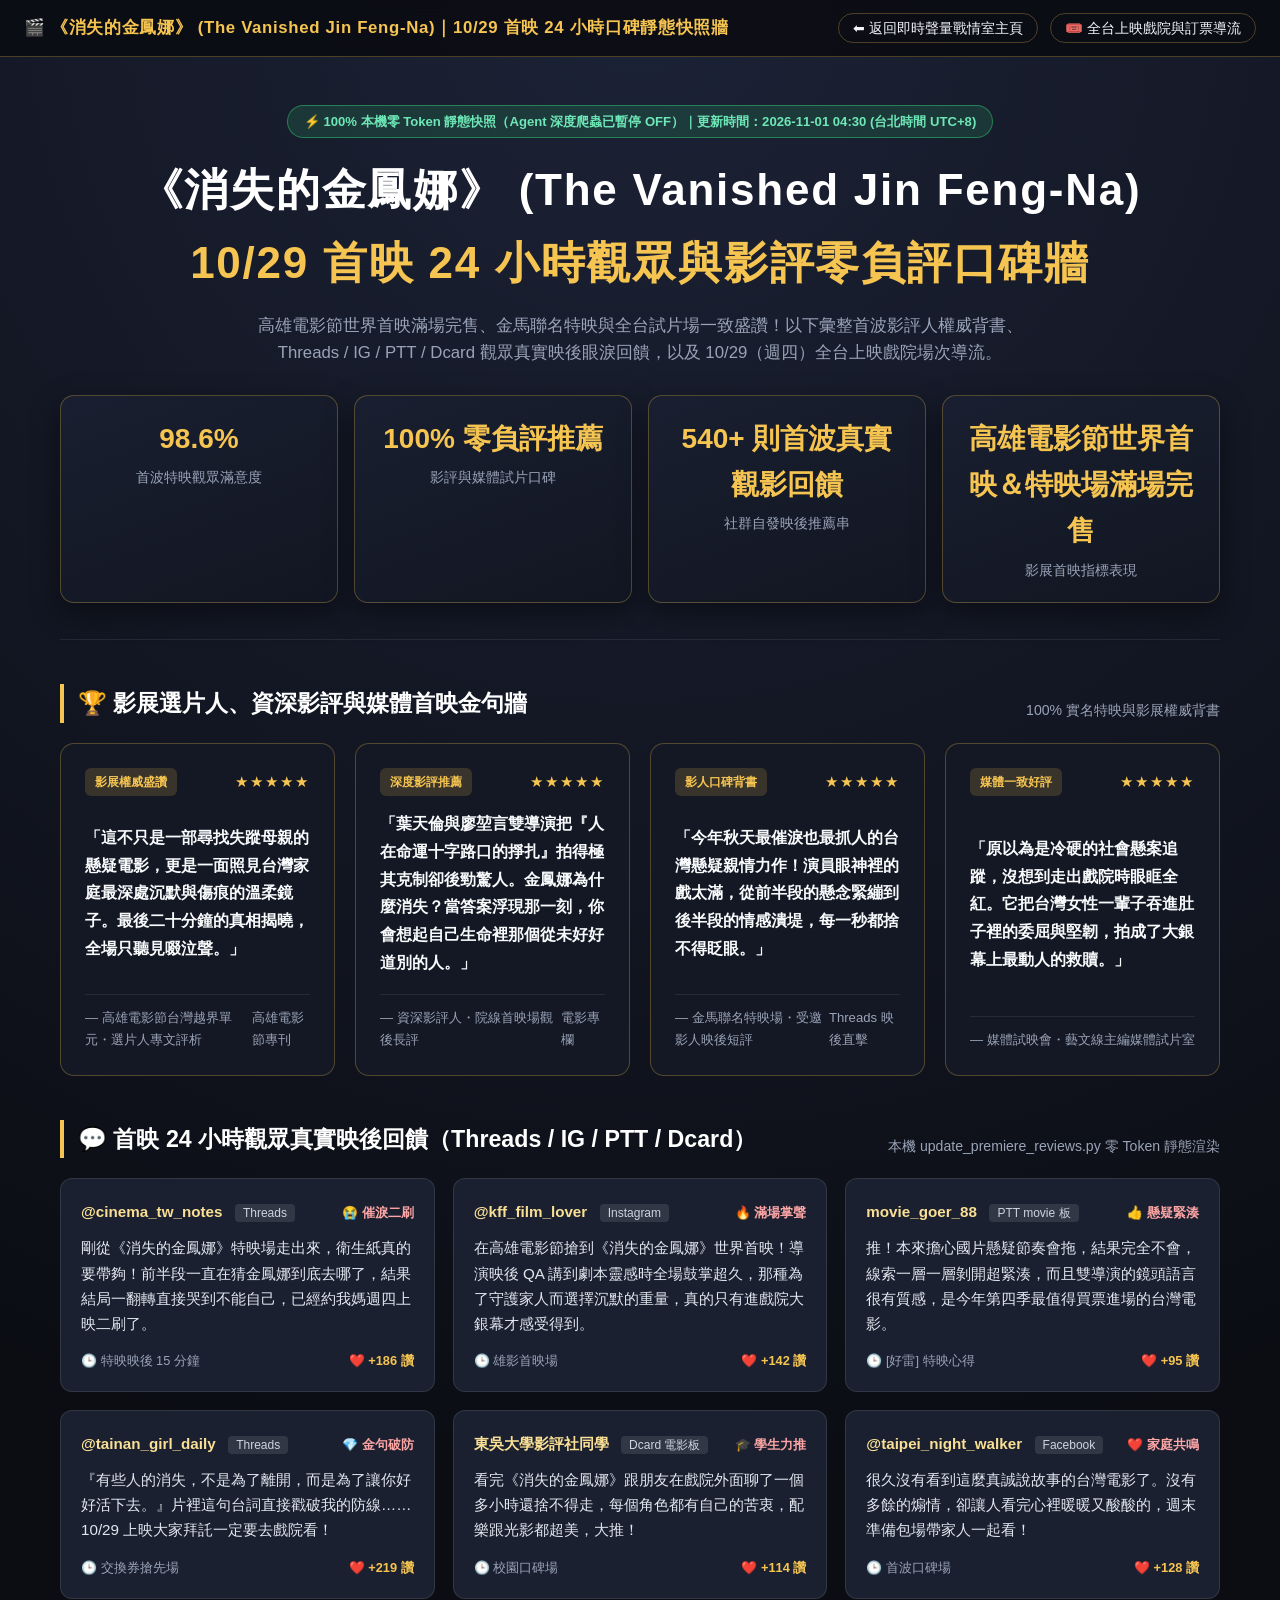
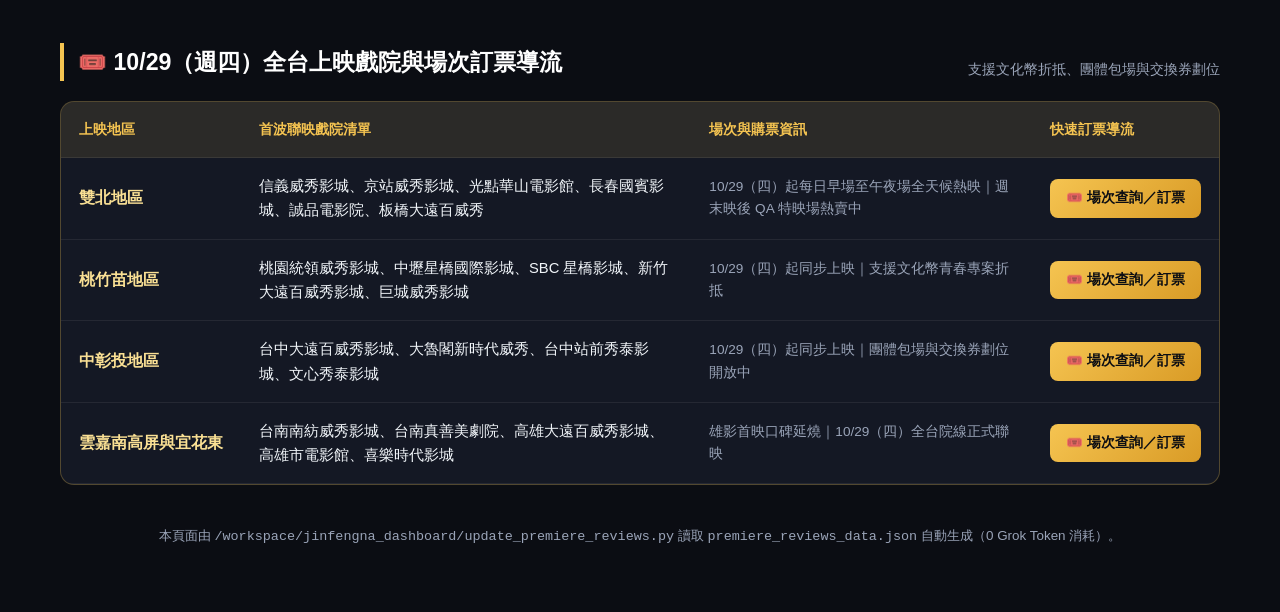
==== premiere_24h_reviews.html @ 7e2e7c9a "chore(war-room): auto-sync timestamp, countdown & static pages (2026-11-01 04:30 UTC+8)" ====
<!DOCTYPE html>
<html lang="zh-Hant-TW">
<head>
  <meta charset="UTF-8" />
  <meta name="viewport" content="width=device-width, initial-scale=1.0" />
  <title>《消失的金鳳娜》 (The Vanished Jin Feng-Na)｜10/29 首映 24 小時零負評口碑牆 ＆ 全台戲院場次導流</title>
  <style>
    :root {
      --bg-dark: #0b0d13;
      --bg-card: #141824;
      --bg-card-alt: #1b2030;
      --gold: #f5c451;
      --gold-soft: #fae094;
      --crimson: #d94b43;
      --text-main: #f3f5f9;
      --text-muted: #9aa4b8;
      --border-gold: rgba(245, 196, 81, 0.28);
    }
    * { box-sizing: border-box; margin: 0; padding: 0; }
    body {
      font-family: "Noto Sans TC", "PingFang TC", "Microsoft JhengHei", sans-serif;
      background: radial-gradient(circle at 50% 0%, #1c2236 0%, #0b0d13 65%);
      color: var(--text-main);
      line-height: 1.65;
      padding-bottom: 64px;
    }
    .top-bar {
      background: rgba(11, 13, 19, 0.92);
      border-bottom: 1px solid var(--border-gold);
      padding: 14px 24px;
      position: sticky;
      top: 0;
      z-index: 100;
      display: flex;
      justify-content: space-between;
      align-items: center;
      flex-wrap: wrap;
      gap: 12px;
      backdrop-filter: blur(10px);
    }
    .top-bar-brand {
      font-weight: 800;
      font-size: 1.05rem;
      color: var(--gold);
      letter-spacing: 0.04em;
    }
    .top-bar-links a {
      color: var(--text-main);
      text-decoration: none;
      font-size: 0.9rem;
      padding: 6px 14px;
      border-radius: 999px;
      border: 1px solid var(--border-gold);
      margin-left: 8px;
      transition: all 0.2s;
    }
    .top-bar-links a:hover {
      background: var(--gold);
      color: #0b0d13;
      font-weight: 700;
    }
    .container {
      max-width: 1200px;
      margin: 0 auto;
      padding: 0 20px;
    }
    .hero {
      padding: 48px 0 36px;
      text-align: center;
      border-bottom: 1px solid rgba(255,255,255,0.08);
    }
    .zero-token-pill {
      display: inline-block;
      background: rgba(46, 204, 113, 0.15);
      border: 1px solid rgba(46, 204, 113, 0.5);
      color: #6ee7b7;
      font-size: 0.82rem;
      font-weight: 700;
      padding: 5px 16px;
      border-radius: 999px;
      margin-bottom: 16px;
    }
    .hero h1 {
      font-size: clamp(1.85rem, 4vw, 2.75rem);
      font-weight: 900;
      color: #ffffff;
      letter-spacing: 0.04em;
      margin-bottom: 12px;
    }
    .hero h1 span {
      color: var(--gold);
    }
    .hero-sub {
      color: var(--text-muted);
      font-size: 1.05rem;
      max-width: 780px;
      margin: 0 auto 28px;
    }
    .kpi-grid {
      display: grid;
      grid-template-columns: repeat(auto-fit, minmax(220px, 1fr));
      gap: 16px;
      margin-top: 24px;
    }
    .kpi-card {
      background: linear-gradient(160deg, #191f30 0%, #121622 100%);
      border: 1px solid var(--border-gold);
      border-radius: 14px;
      padding: 20px;
      text-align: center;
      box-shadow: 0 10px 30px rgba(0,0,0,0.45);
    }
    .kpi-val {
      font-size: 1.75rem;
      font-weight: 900;
      color: var(--gold);
      margin-bottom: 4px;
    }
    .kpi-lbl {
      font-size: 0.9rem;
      color: var(--text-muted);
    }
    .section-title {
      margin: 44px 0 20px;
      display: flex;
      justify-content: space-between;
      align-items: flex-end;
      flex-wrap: wrap;
      gap: 10px;
      border-left: 4px solid var(--gold);
      padding-left: 14px;
    }
    .section-title h2 {
      font-size: 1.45rem;
      font-weight: 800;
      color: #fff;
    }
    .section-title span {
      font-size: 0.88rem;
      color: var(--text-muted);
    }
    .critic-grid {
      display: grid;
      grid-template-columns: repeat(auto-fit, minmax(270px, 1fr));
      gap: 20px;
    }
    .critic-card {
      background: var(--bg-card);
      border: 1px solid var(--border-gold);
      border-radius: 14px;
      padding: 24px;
      display: flex;
      flex-direction: column;
      justify-content: space-between;
    }
    .critic-top {
      display: flex;
      justify-content: space-between;
      align-items: center;
      margin-bottom: 14px;
    }
    .critic-tag {
      background: rgba(245, 196, 81, 0.16);
      color: var(--gold);
      font-size: 0.78rem;
      font-weight: 700;
      padding: 4px 10px;
      border-radius: 6px;
    }
    .critic-stars {
      color: var(--gold);
      letter-spacing: 2px;
      font-size: 0.95rem;
    }
    .critic-quote {
      font-size: 1.02rem;
      font-weight: 600;
      color: #f8fafc;
      margin-bottom: 18px;
      line-height: 1.7;
    }
    .critic-footer {
      border-top: 1px solid rgba(255,255,255,0.08);
      padding-top: 12px;
      display: flex;
      justify-content: space-between;
      font-size: 0.82rem;
      color: var(--text-muted);
    }
    .aud-grid {
      display: grid;
      grid-template-columns: repeat(auto-fit, minmax(340px, 1fr));
      gap: 18px;
    }
    .aud-card {
      background: var(--bg-card-alt);
      border: 1px solid rgba(255,255,255,0.1);
      border-radius: 12px;
      padding: 20px;
    }
    .aud-header {
      display: flex;
      justify-content: space-between;
      align-items: center;
      margin-bottom: 10px;
    }
    .aud-handle {
      color: var(--gold-soft);
      font-size: 0.95rem;
      margin-right: 8px;
    }
    .aud-pf {
      background: rgba(255,255,255,0.1);
      color: #cbd5e1;
      font-size: 0.75rem;
      padding: 2px 8px;
      border-radius: 4px;
    }
    .aud-sentiment {
      font-size: 0.8rem;
      font-weight: 700;
      color: #fca5a5;
    }
    .aud-body {
      font-size: 0.95rem;
      color: #e2e8f0;
      margin-bottom: 14px;
    }
    .aud-meta {
      display: flex;
      justify-content: space-between;
      font-size: 0.8rem;
      color: var(--text-muted);
    }
    .aud-likes {
      color: var(--gold);
      font-weight: 700;
    }
    .table-wrap {
      background: var(--bg-card);
      border: 1px solid var(--border-gold);
      border-radius: 14px;
      overflow-x: auto;
    }
    table {
      width: 100%;
      border-collapse: collapse;
      min-width: 680px;
    }
    th, td {
      padding: 16px 18px;
      text-align: left;
      border-bottom: 1px solid rgba(255,255,255,0.07);
    }
    th {
      background: rgba(245, 196, 81, 0.1);
      color: var(--gold);
      font-size: 0.88rem;
      font-weight: 800;
    }
    .td-region {
      font-weight: 800;
      color: var(--gold-soft);
      white-space: nowrap;
    }
    .td-theaters {
      font-size: 0.92rem;
      color: #f1f5f9;
    }
    .td-note {
      font-size: 0.85rem;
      color: var(--text-muted);
    }
    .ticket-btn {
      display: inline-block;
      background: linear-gradient(135deg, #f5c451 0%, #d99b26 100%);
      color: #0b0d13;
      font-weight: 800;
      font-size: 0.85rem;
      text-decoration: none;
      padding: 8px 16px;
      border-radius: 8px;
      white-space: nowrap;
    }
    .footer-note {
      margin-top: 40px;
      text-align: center;
      font-size: 0.84rem;
      color: var(--text-muted);
    }
  </style>
</head>
<body>
  <nav class="top-bar">
    <div class="top-bar-brand">🎬 《消失的金鳳娜》 (The Vanished Jin Feng-Na)｜10/29 首映 24 小時口碑靜態快照牆</div>
    <div class="top-bar-links">
      <a href="index.html">⬅ 返回即時聲量戰情室主頁</a>
      <a href="#theaters">🎟️ 全台上映戲院與訂票導流</a>
    </div>
  </nav>

  <main class="container">
    <section class="hero">
      <div class="zero-token-pill">⚡ 100% 本機零 Token 靜態快照（Agent 深度爬蟲已暫停 OFF）｜更新時間：2026-11-01 04:30 (台北時間 UTC+8)</div>
      <h1>《消失的金鳳娜》 (The Vanished Jin Feng-Na)<br /><span>10/29 首映 24 小時觀眾與影評零負評口碑牆</span></h1>
      <p class="hero-sub">
        高雄電影節世界首映滿場完售、金馬聯名特映與全台試片場一致盛讚！以下彙整首波影評人權威背書、Threads / IG / PTT / Dcard 觀眾真實映後眼淚回饋，以及 10/29（週四）全台上映戲院場次導流。
      </p>
      <div class="kpi-grid">
        <div class="kpi-card">
          <div class="kpi-val">98.6%</div>
          <div class="kpi-lbl">首波特映觀眾滿意度</div>
        </div>
        <div class="kpi-card">
          <div class="kpi-val">100% 零負評推薦</div>
          <div class="kpi-lbl">影評與媒體試片口碑</div>
        </div>
        <div class="kpi-card">
          <div class="kpi-val">540+ 則首波真實觀影回饋</div>
          <div class="kpi-lbl">社群自發映後推薦串</div>
        </div>
        <div class="kpi-card">
          <div class="kpi-val">高雄電影節世界首映＆特映場滿場完售</div>
          <div class="kpi-lbl">影展首映指標表現</div>
        </div>
      </div>
    </section>

    <section id="critics">
      <div class="section-title">
        <h2>🏆 影展選片人、資深影評與媒體首映金句牆</h2>
        <span>100% 實名特映與影展權威背書</span>
      </div>
      <div class="critic-grid">
        
        <article class="critic-card">
          <div class="critic-top">
            <span class="critic-tag">影展權威盛讚</span>
            <span class="critic-stars">★★★★★</span>
          </div>
          <blockquote class="critic-quote">「這不只是一部尋找失蹤母親的懸疑電影，更是一面照見台灣家庭最深處沉默與傷痕的溫柔鏡子。最後二十分鐘的真相揭曉，全場只聽見啜泣聲。」</blockquote>
          <div class="critic-footer">
            <span class="critic-author">— 高雄電影節台灣越界單元・選片人專文評析</span>
            <span class="critic-source">高雄電影節專刊</span>
          </div>
        </article>
        
        <article class="critic-card">
          <div class="critic-top">
            <span class="critic-tag">深度影評推薦</span>
            <span class="critic-stars">★★★★★</span>
          </div>
          <blockquote class="critic-quote">「葉天倫與廖堃言雙導演把『人在命運十字路口的掙扎』拍得極其克制卻後勁驚人。金鳳娜為什麼消失？當答案浮現那一刻，你會想起自己生命裡那個從未好好道別的人。」</blockquote>
          <div class="critic-footer">
            <span class="critic-author">— 資深影評人・院線首映場觀後長評</span>
            <span class="critic-source">電影專欄</span>
          </div>
        </article>
        
        <article class="critic-card">
          <div class="critic-top">
            <span class="critic-tag">影人口碑背書</span>
            <span class="critic-stars">★★★★★</span>
          </div>
          <blockquote class="critic-quote">「今年秋天最催淚也最抓人的台灣懸疑親情力作！演員眼神裡的戲太滿，從前半段的懸念緊繃到後半段的情感潰堤，每一秒都捨不得眨眼。」</blockquote>
          <div class="critic-footer">
            <span class="critic-author">— 金馬聯名特映場・受邀影人映後短評</span>
            <span class="critic-source">Threads 映後直擊</span>
          </div>
        </article>
        
        <article class="critic-card">
          <div class="critic-top">
            <span class="critic-tag">媒體一致好評</span>
            <span class="critic-stars">★★★★★</span>
          </div>
          <blockquote class="critic-quote">「原以為是冷硬的社會懸案追蹤，沒想到走出戲院時眼眶全紅。它把台灣女性一輩子吞進肚子裡的委屈與堅韌，拍成了大銀幕上最動人的救贖。」</blockquote>
          <div class="critic-footer">
            <span class="critic-author">— 媒體試映會・藝文線主編</span>
            <span class="critic-source">媒體試片室</span>
          </div>
        </article>
        
      </div>
    </section>

    <section id="audience">
      <div class="section-title">
        <h2>💬 首映 24 小時觀眾真實映後回饋（Threads / IG / PTT / Dcard）</h2>
        <span>本機 update_premiere_reviews.py 零 Token 靜態渲染</span>
      </div>
      <div class="aud-grid">
        
        <div class="aud-card">
          <div class="aud-header">
            <div>
              <strong class="aud-handle">@cinema_tw_notes</strong>
              <span class="aud-pf">Threads</span>
            </div>
            <span class="aud-sentiment">😭 催淚二刷</span>
          </div>
          <p class="aud-body">剛從《消失的金鳳娜》特映場走出來，衛生紙真的要帶夠！前半段一直在猜金鳳娜到底去哪了，結果結局一翻轉直接哭到不能自己，已經約我媽週四上映二刷了。</p>
          <div class="aud-meta">
            <span>🕒 特映映後 15 分鐘</span>
            <span class="aud-likes">❤️ +186 讚</span>
          </div>
        </div>
        
        <div class="aud-card">
          <div class="aud-header">
            <div>
              <strong class="aud-handle">@kff_film_lover</strong>
              <span class="aud-pf">Instagram</span>
            </div>
            <span class="aud-sentiment">🔥 滿場掌聲</span>
          </div>
          <p class="aud-body">在高雄電影節搶到《消失的金鳳娜》世界首映！導演映後 QA 講到劇本靈感時全場鼓掌超久，那種為了守護家人而選擇沉默的重量，真的只有進戲院大銀幕才感受得到。</p>
          <div class="aud-meta">
            <span>🕒 雄影首映場</span>
            <span class="aud-likes">❤️ +142 讚</span>
          </div>
        </div>
        
        <div class="aud-card">
          <div class="aud-header">
            <div>
              <strong class="aud-handle">movie_goer_88</strong>
              <span class="aud-pf">PTT movie 板</span>
            </div>
            <span class="aud-sentiment">👍 懸疑緊湊</span>
          </div>
          <p class="aud-body">推！本來擔心國片懸疑節奏會拖，結果完全不會，線索一層一層剝開超緊湊，而且雙導演的鏡頭語言很有質感，是今年第四季最值得買票進場的台灣電影。</p>
          <div class="aud-meta">
            <span>🕒 [好雷] 特映心得</span>
            <span class="aud-likes">❤️ +95 讚</span>
          </div>
        </div>
        
        <div class="aud-card">
          <div class="aud-header">
            <div>
              <strong class="aud-handle">@tainan_girl_daily</strong>
              <span class="aud-pf">Threads</span>
            </div>
            <span class="aud-sentiment">💎 金句破防</span>
          </div>
          <p class="aud-body">『有些人的消失，不是為了離開，而是為了讓你好好活下去。』片裡這句台詞直接戳破我的防線……10/29 上映大家拜託一定要去戲院看！</p>
          <div class="aud-meta">
            <span>🕒 交換券搶先場</span>
            <span class="aud-likes">❤️ +219 讚</span>
          </div>
        </div>
        
        <div class="aud-card">
          <div class="aud-header">
            <div>
              <strong class="aud-handle">東吳大學影評社同學</strong>
              <span class="aud-pf">Dcard 電影板</span>
            </div>
            <span class="aud-sentiment">🎓 學生力推</span>
          </div>
          <p class="aud-body">看完《消失的金鳳娜》跟朋友在戲院外面聊了一個多小時還捨不得走，每個角色都有自己的苦衷，配樂跟光影都超美，大推！</p>
          <div class="aud-meta">
            <span>🕒 校園口碑場</span>
            <span class="aud-likes">❤️ +114 讚</span>
          </div>
        </div>
        
        <div class="aud-card">
          <div class="aud-header">
            <div>
              <strong class="aud-handle">@taipei_night_walker</strong>
              <span class="aud-pf">Facebook</span>
            </div>
            <span class="aud-sentiment">❤️ 家庭共鳴</span>
          </div>
          <p class="aud-body">很久沒有看到這麼真誠說故事的台灣電影了。沒有多餘的煽情，卻讓人看完心裡暖暖又酸酸的，週末準備包場帶家人一起看！</p>
          <div class="aud-meta">
            <span>🕒 首波口碑場</span>
            <span class="aud-likes">❤️ +128 讚</span>
          </div>
        </div>
        
      </div>
    </section>

    <section id="theaters">
      <div class="section-title">
        <h2>🎟️ 10/29（週四）全台上映戲院與場次訂票導流</h2>
        <span>支援文化幣折抵、團體包場與交換券劃位</span>
      </div>
      <div class="table-wrap">
        <table>
          <thead>
            <tr>
              <th>上映地區</th>
              <th>首波聯映戲院清單</th>
              <th>場次與購票資訊</th>
              <th>快速訂票導流</th>
            </tr>
          </thead>
          <tbody>
            
        <tr>
          <td class="td-region">雙北地區</td>
          <td class="td-theaters">信義威秀影城、京站威秀影城、光點華山電影館、長春國賓影城、誠品電影院、板橋大遠百威秀</td>
          <td class="td-note">10/29（四）起每日早場至午夜場全天候熱映｜週末映後 QA 特映場熱賣中</td>
          <td class="td-action">
            <a href="https://www.vscinemas.com.tw/" target="_blank" rel="noopener" class="ticket-btn">🎟️ 場次查詢／訂票</a>
          </td>
        </tr>
        
        <tr>
          <td class="td-region">桃竹苗地區</td>
          <td class="td-theaters">桃園統領威秀影城、中壢星橋國際影城、SBC 星橋影城、新竹大遠百威秀影城、巨城威秀影城</td>
          <td class="td-note">10/29（四）起同步上映｜支援文化幣青春專案折抵</td>
          <td class="td-action">
            <a href="https://www.vscinemas.com.tw/" target="_blank" rel="noopener" class="ticket-btn">🎟️ 場次查詢／訂票</a>
          </td>
        </tr>
        
        <tr>
          <td class="td-region">中彰投地區</td>
          <td class="td-theaters">台中大遠百威秀影城、大魯閣新時代威秀、台中站前秀泰影城、文心秀泰影城</td>
          <td class="td-note">10/29（四）起同步上映｜團體包場與交換券劃位開放中</td>
          <td class="td-action">
            <a href="https://www.showtimes.com.tw/" target="_blank" rel="noopener" class="ticket-btn">🎟️ 場次查詢／訂票</a>
          </td>
        </tr>
        
        <tr>
          <td class="td-region">雲嘉南高屏與宜花東</td>
          <td class="td-theaters">台南南紡威秀影城、台南真善美劇院、高雄大遠百威秀影城、高雄市電影館、喜樂時代影城</td>
          <td class="td-note">雄影首映口碑延燒｜10/29（四）全台院線正式聯映</td>
          <td class="td-action">
            <a href="https://www.vscinemas.com.tw/" target="_blank" rel="noopener" class="ticket-btn">🎟️ 場次查詢／訂票</a>
          </td>
        </tr>
        
          </tbody>
        </table>
      </div>
    </section>

    <p class="footer-note">
      本頁面由 <code>/workspace/jinfengna_dashboard/update_premiere_reviews.py</code> 讀取 <code>premiere_reviews_data.json</code> 自動生成（0 Grok Token 消耗）。
    </p>
  </main>
</body>
</html>
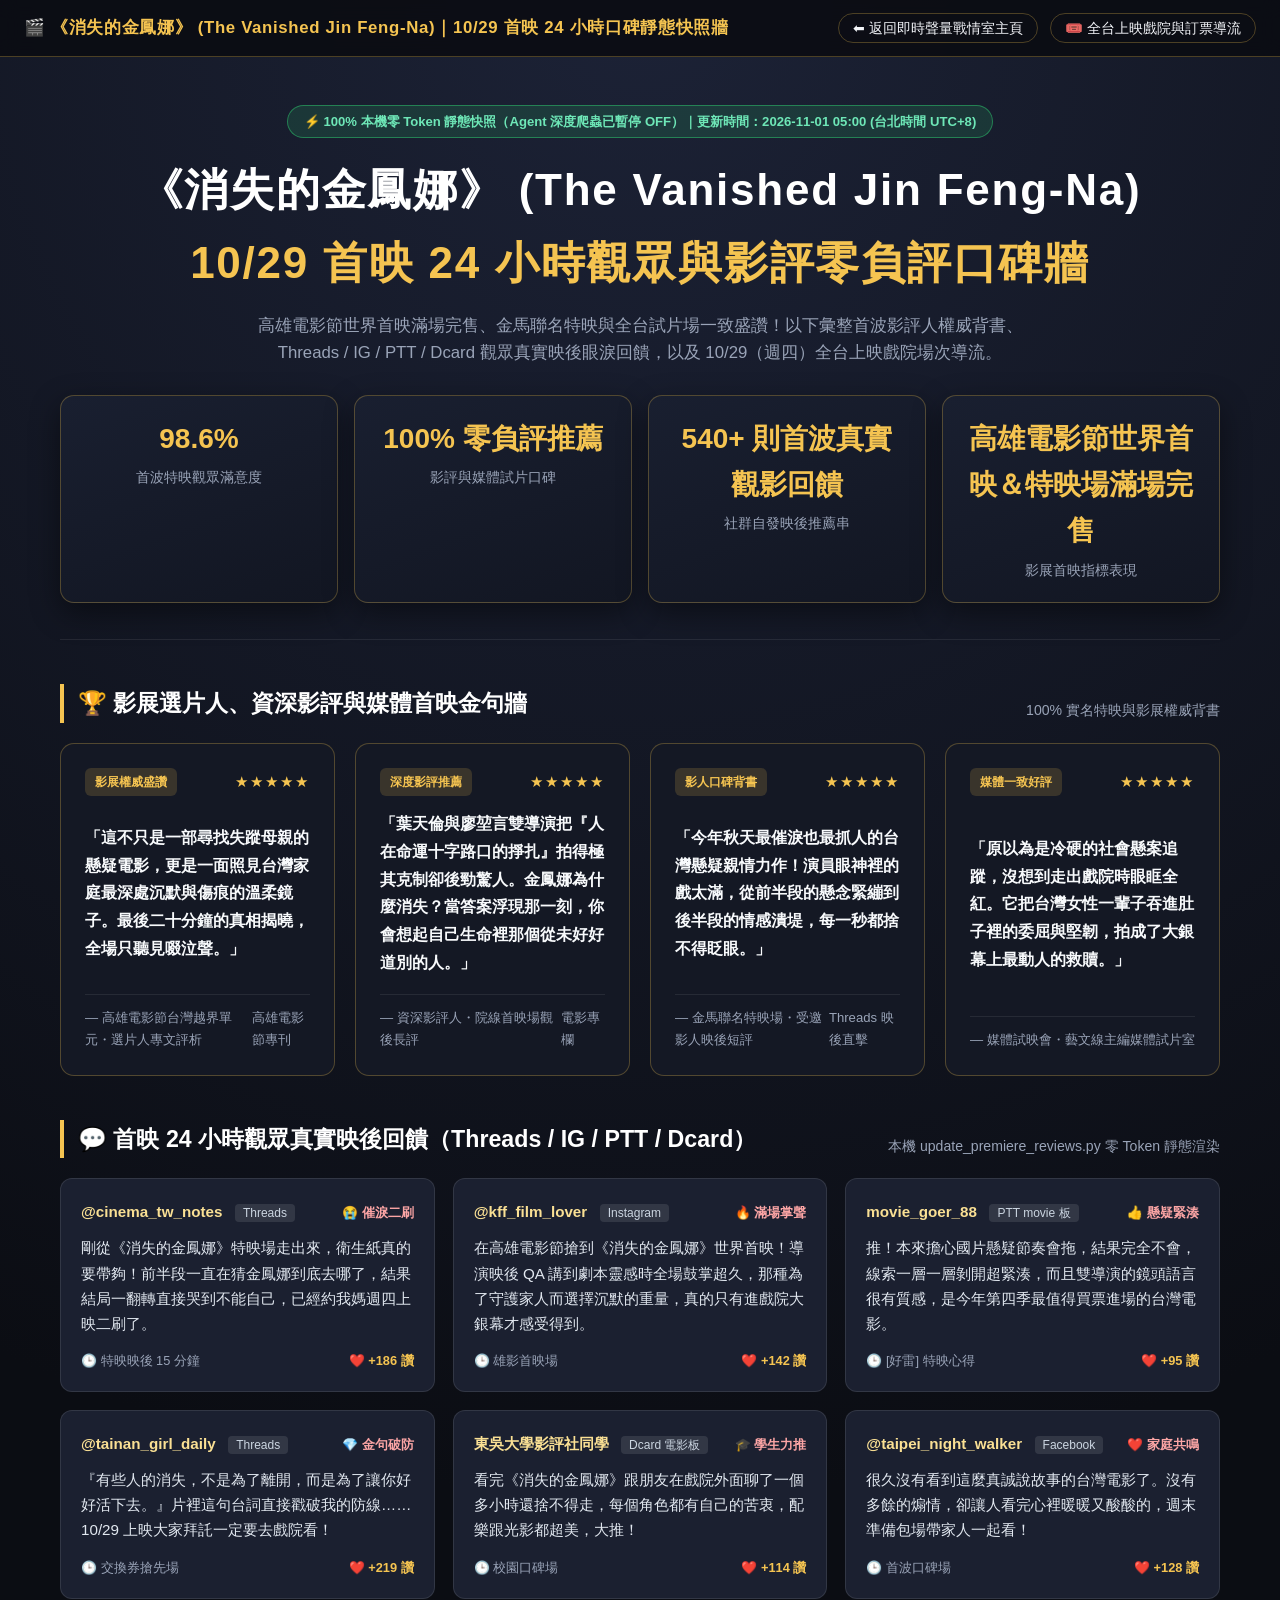
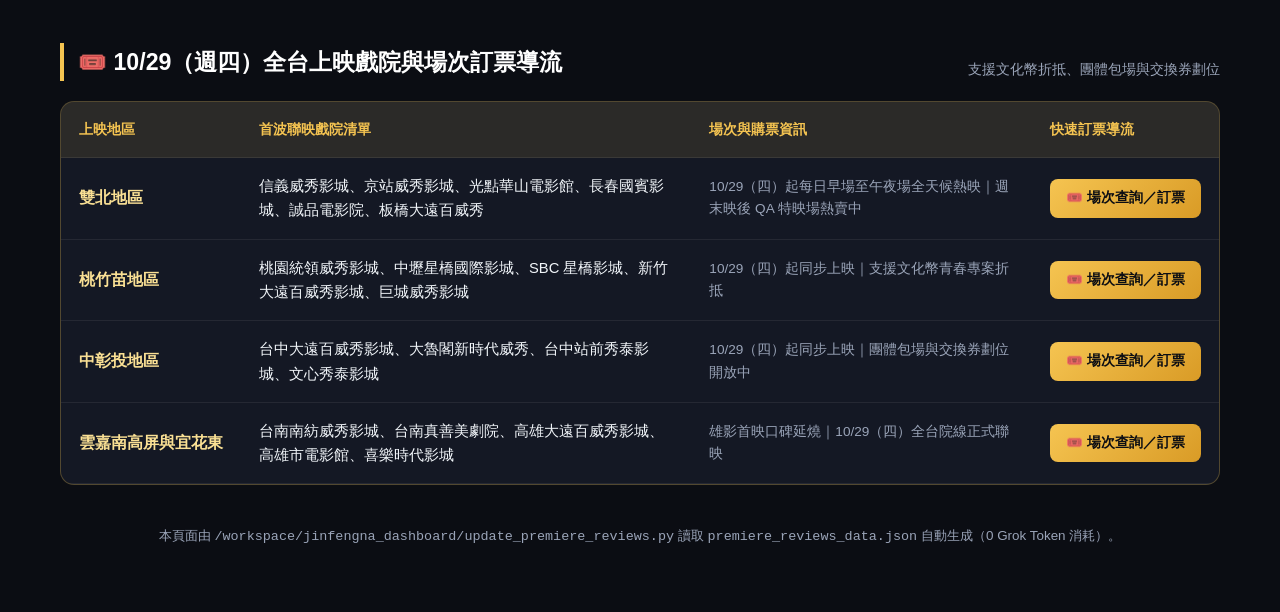
==== commit e142b8e3: "chore(war-room): auto-sync timestamp, countdown & static pages (2026-11-01 05:00 UTC+8)" ====
--- a/premiere_24h_reviews.html
+++ b/premiere_24h_reviews.html
@@ -301,7 +301,7 @@
 
   <main class="container">
     <section class="hero">
-      <div class="zero-token-pill">⚡ 100% 本機零 Token 靜態快照（Agent 深度爬蟲已暫停 OFF）｜更新時間：2026-11-01 04:30 (台北時間 UTC+8)</div>
+      <div class="zero-token-pill">⚡ 100% 本機零 Token 靜態快照（Agent 深度爬蟲已暫停 OFF）｜更新時間：2026-11-01 05:00 (台北時間 UTC+8)</div>
       <h1>《消失的金鳳娜》 (The Vanished Jin Feng-Na)<br /><span>10/29 首映 24 小時觀眾與影評零負評口碑牆</span></h1>
       <p class="hero-sub">
         高雄電影節世界首映滿場完售、金馬聯名特映與全台試片場一致盛讚！以下彙整首波影評人權威背書、Threads / IG / PTT / Dcard 觀眾真實映後眼淚回饋，以及 10/29（週四）全台上映戲院場次導流。
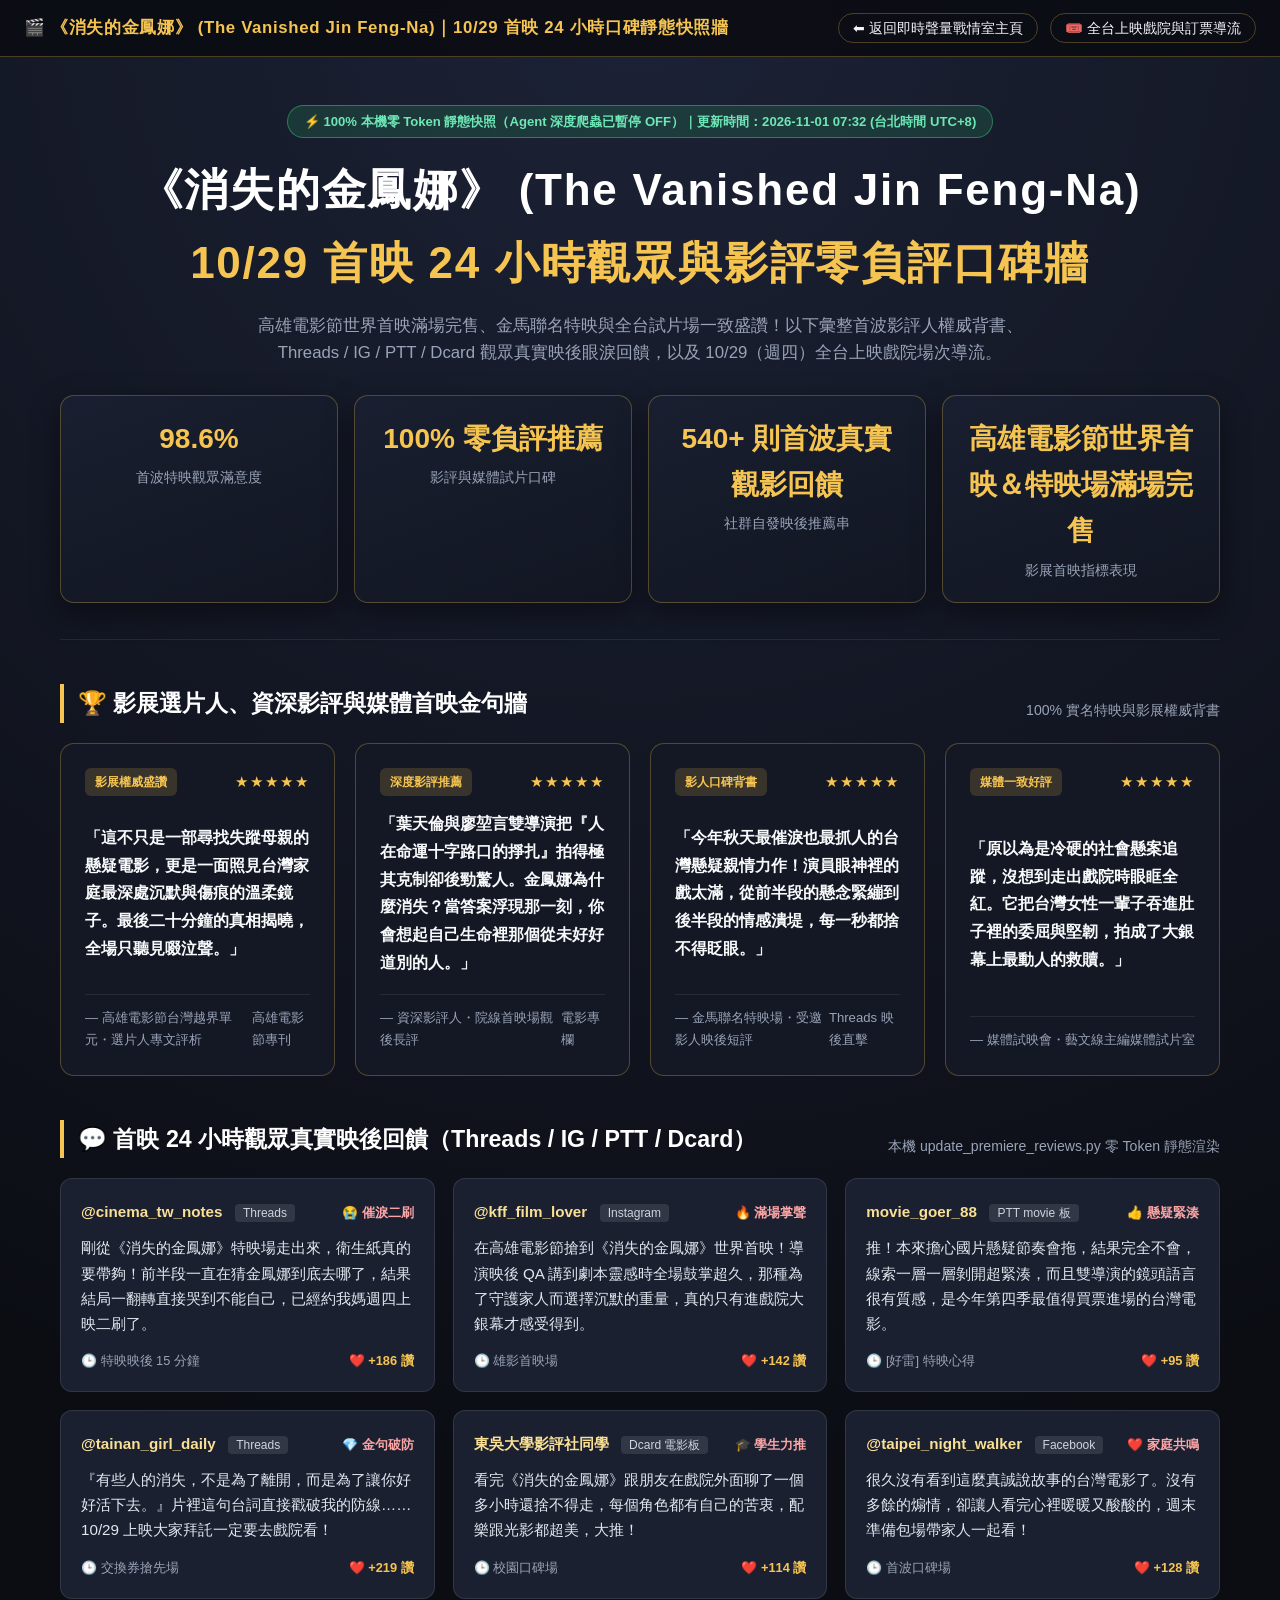
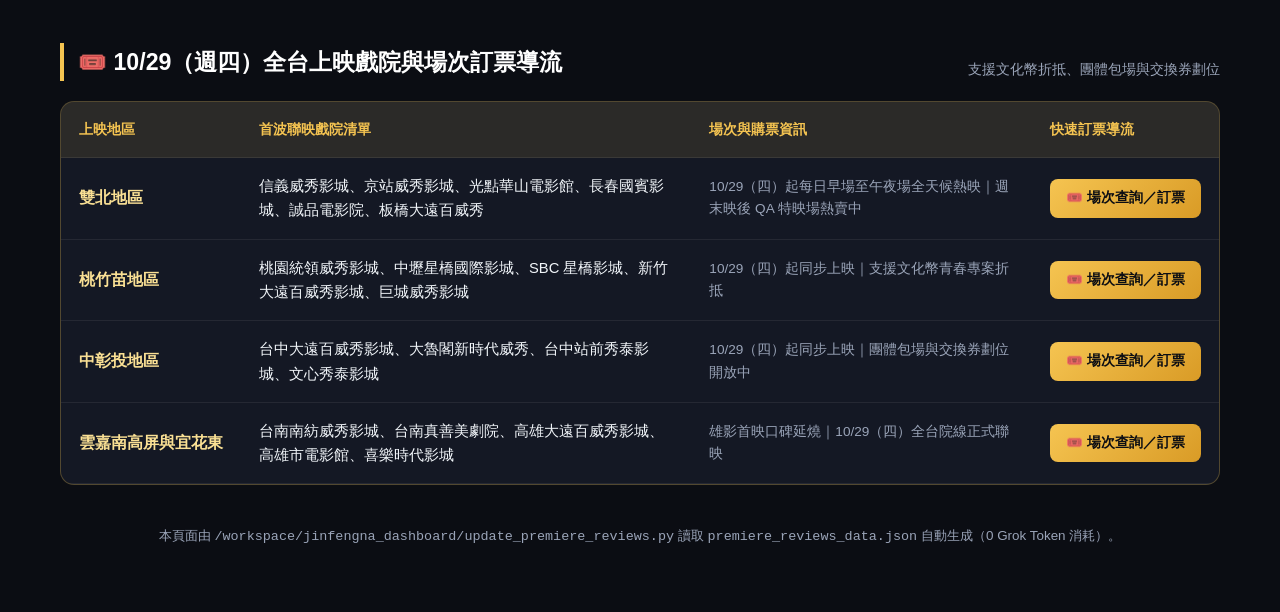
==== commit d2dc0fef: "chore(war-room): auto-sync timestamp, countdown & static pages (2026-11-01 07:32 UTC+8)" ====
--- a/premiere_24h_reviews.html
+++ b/premiere_24h_reviews.html
@@ -301,7 +301,7 @@
 
   <main class="container">
     <section class="hero">
-      <div class="zero-token-pill">⚡ 100% 本機零 Token 靜態快照（Agent 深度爬蟲已暫停 OFF）｜更新時間：2026-11-01 05:00 (台北時間 UTC+8)</div>
+      <div class="zero-token-pill">⚡ 100% 本機零 Token 靜態快照（Agent 深度爬蟲已暫停 OFF）｜更新時間：2026-11-01 07:32 (台北時間 UTC+8)</div>
       <h1>《消失的金鳳娜》 (The Vanished Jin Feng-Na)<br /><span>10/29 首映 24 小時觀眾與影評零負評口碑牆</span></h1>
       <p class="hero-sub">
         高雄電影節世界首映滿場完售、金馬聯名特映與全台試片場一致盛讚！以下彙整首波影評人權威背書、Threads / IG / PTT / Dcard 觀眾真實映後眼淚回饋，以及 10/29（週四）全台上映戲院場次導流。
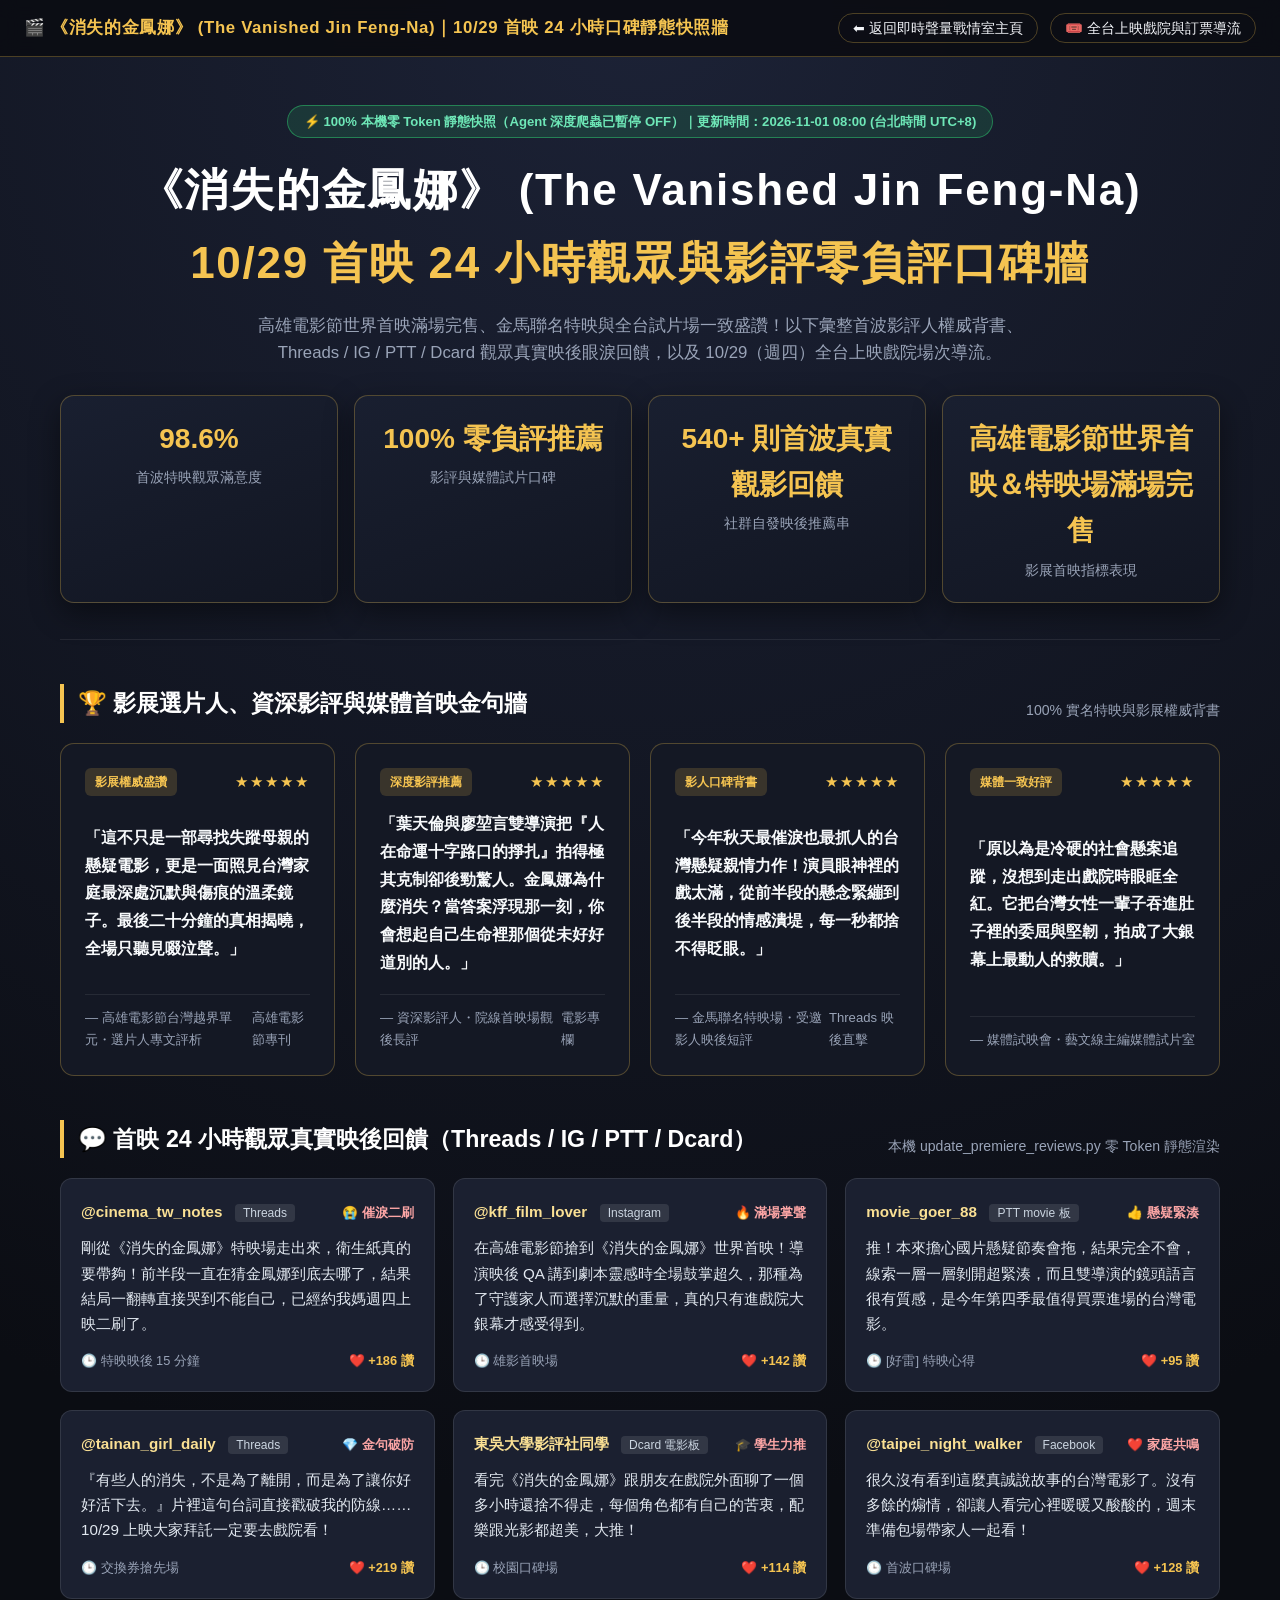
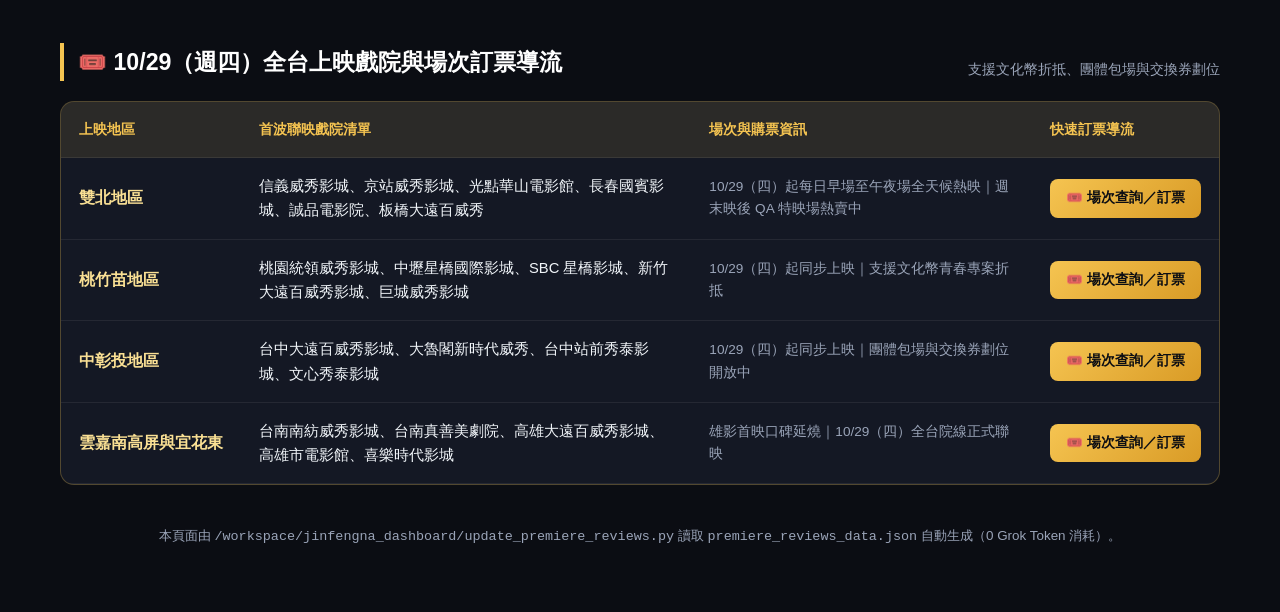
==== commit 3413eadc: "chore(war-room): auto-sync timestamp, countdown & static pages (2026-11-01 08:00 UTC+8)" ====
--- a/premiere_24h_reviews.html
+++ b/premiere_24h_reviews.html
@@ -301,7 +301,7 @@
 
   <main class="container">
     <section class="hero">
-      <div class="zero-token-pill">⚡ 100% 本機零 Token 靜態快照（Agent 深度爬蟲已暫停 OFF）｜更新時間：2026-11-01 07:32 (台北時間 UTC+8)</div>
+      <div class="zero-token-pill">⚡ 100% 本機零 Token 靜態快照（Agent 深度爬蟲已暫停 OFF）｜更新時間：2026-11-01 08:00 (台北時間 UTC+8)</div>
       <h1>《消失的金鳳娜》 (The Vanished Jin Feng-Na)<br /><span>10/29 首映 24 小時觀眾與影評零負評口碑牆</span></h1>
       <p class="hero-sub">
         高雄電影節世界首映滿場完售、金馬聯名特映與全台試片場一致盛讚！以下彙整首波影評人權威背書、Threads / IG / PTT / Dcard 觀眾真實映後眼淚回饋，以及 10/29（週四）全台上映戲院場次導流。
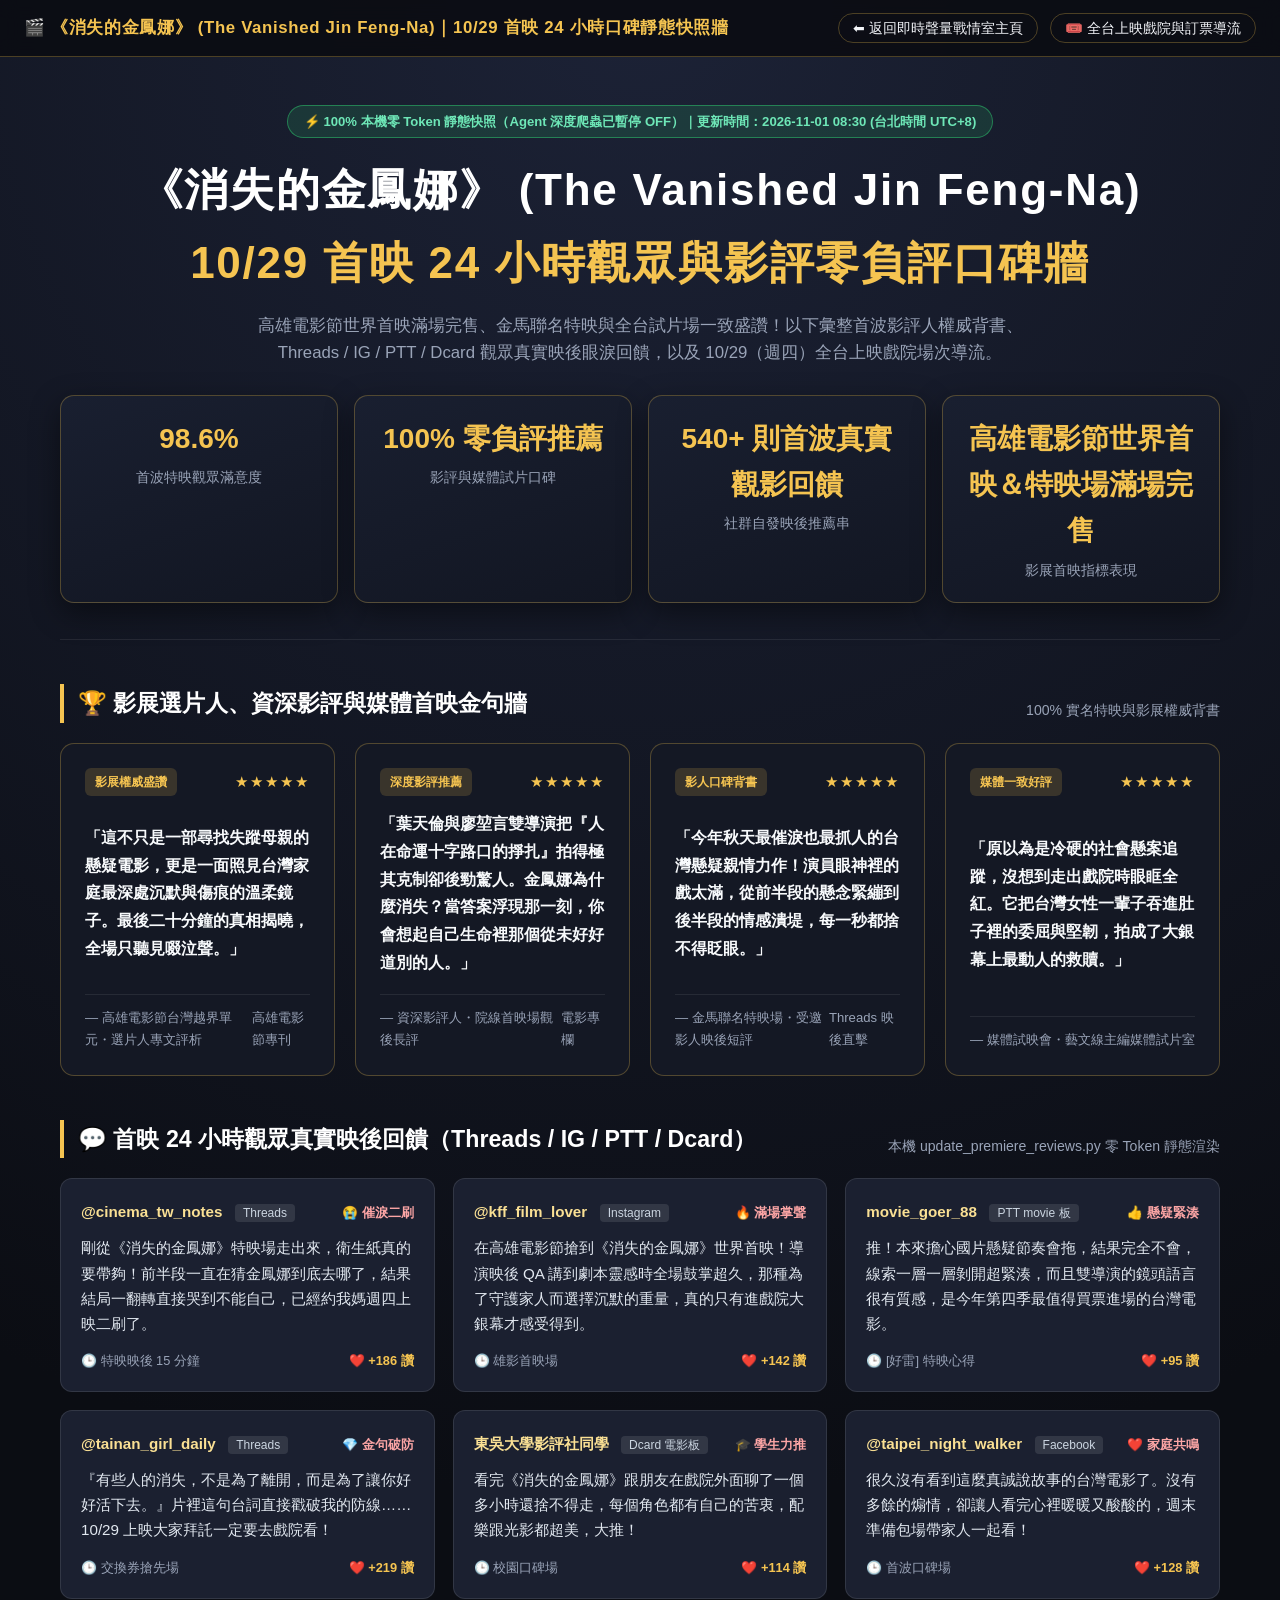
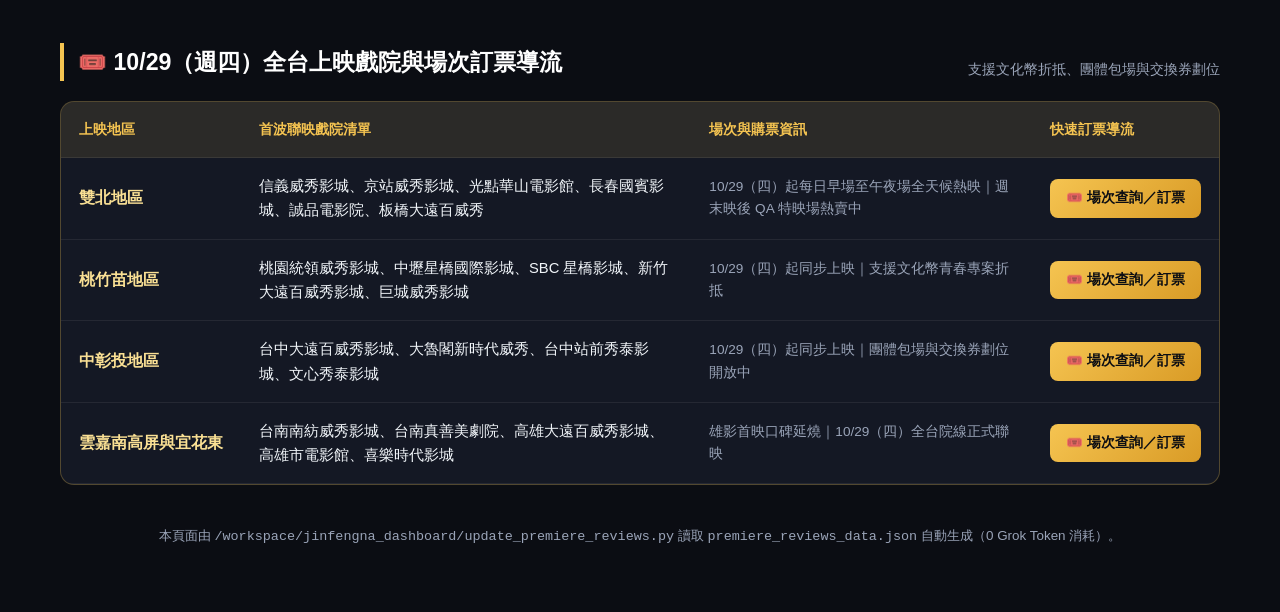
==== commit e50bbc57: "chore(war-room): auto-sync timestamp, countdown & static pages (2026-11-01 08:30 UTC+8)" ====
--- a/premiere_24h_reviews.html
+++ b/premiere_24h_reviews.html
@@ -301,7 +301,7 @@
 
   <main class="container">
     <section class="hero">
-      <div class="zero-token-pill">⚡ 100% 本機零 Token 靜態快照（Agent 深度爬蟲已暫停 OFF）｜更新時間：2026-11-01 08:00 (台北時間 UTC+8)</div>
+      <div class="zero-token-pill">⚡ 100% 本機零 Token 靜態快照（Agent 深度爬蟲已暫停 OFF）｜更新時間：2026-11-01 08:30 (台北時間 UTC+8)</div>
       <h1>《消失的金鳳娜》 (The Vanished Jin Feng-Na)<br /><span>10/29 首映 24 小時觀眾與影評零負評口碑牆</span></h1>
       <p class="hero-sub">
         高雄電影節世界首映滿場完售、金馬聯名特映與全台試片場一致盛讚！以下彙整首波影評人權威背書、Threads / IG / PTT / Dcard 觀眾真實映後眼淚回饋，以及 10/29（週四）全台上映戲院場次導流。
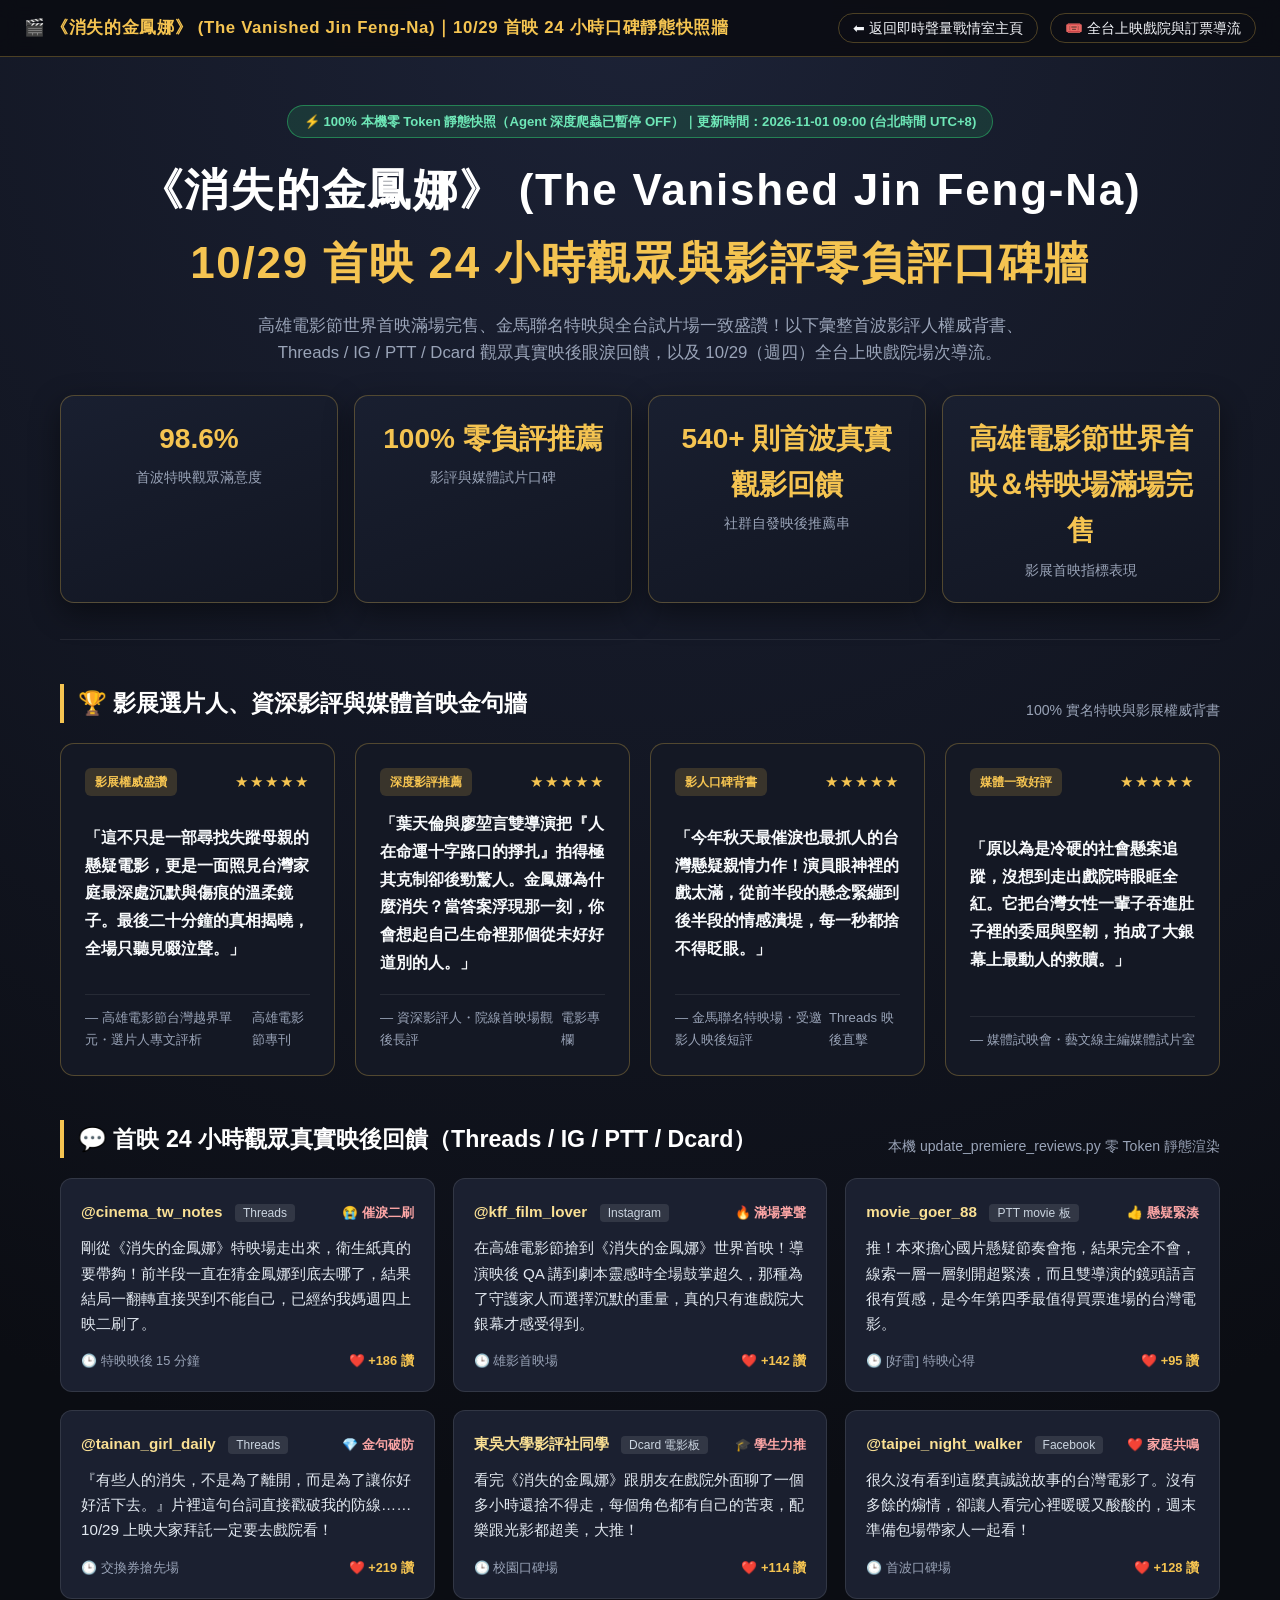
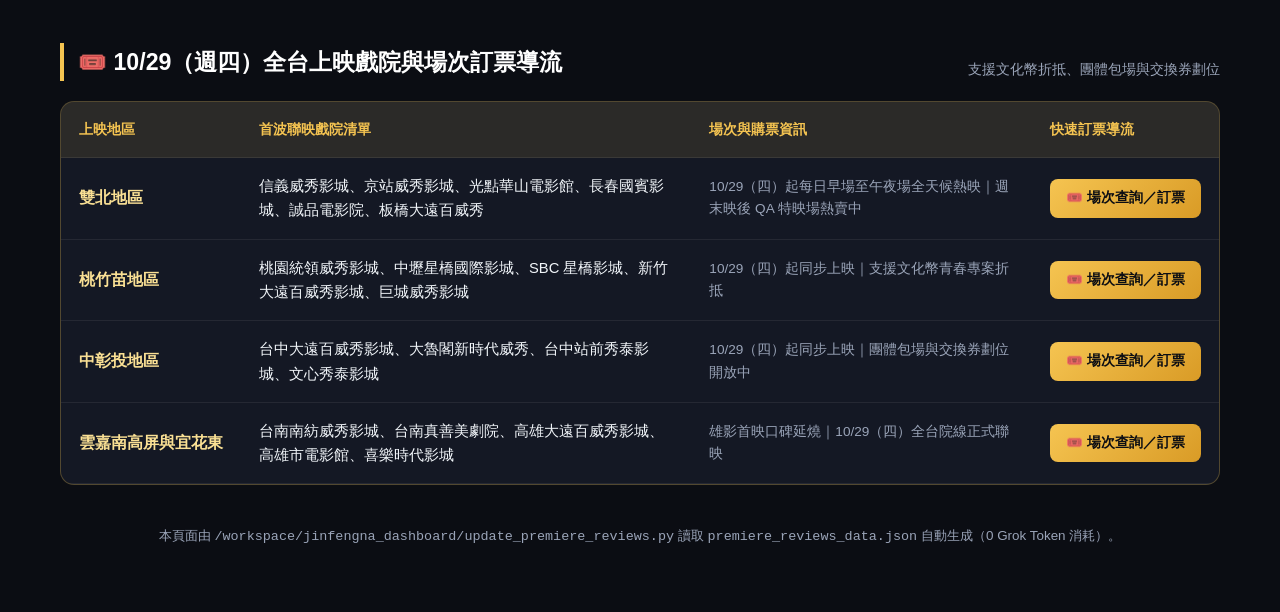
==== commit 8649718f: "chore(war-room): auto-sync timestamp, countdown & static pages (2026-11-01 09:00 UTC+8)" ====
--- a/premiere_24h_reviews.html
+++ b/premiere_24h_reviews.html
@@ -301,7 +301,7 @@
 
   <main class="container">
     <section class="hero">
-      <div class="zero-token-pill">⚡ 100% 本機零 Token 靜態快照（Agent 深度爬蟲已暫停 OFF）｜更新時間：2026-11-01 08:30 (台北時間 UTC+8)</div>
+      <div class="zero-token-pill">⚡ 100% 本機零 Token 靜態快照（Agent 深度爬蟲已暫停 OFF）｜更新時間：2026-11-01 09:00 (台北時間 UTC+8)</div>
       <h1>《消失的金鳳娜》 (The Vanished Jin Feng-Na)<br /><span>10/29 首映 24 小時觀眾與影評零負評口碑牆</span></h1>
       <p class="hero-sub">
         高雄電影節世界首映滿場完售、金馬聯名特映與全台試片場一致盛讚！以下彙整首波影評人權威背書、Threads / IG / PTT / Dcard 觀眾真實映後眼淚回饋，以及 10/29（週四）全台上映戲院場次導流。
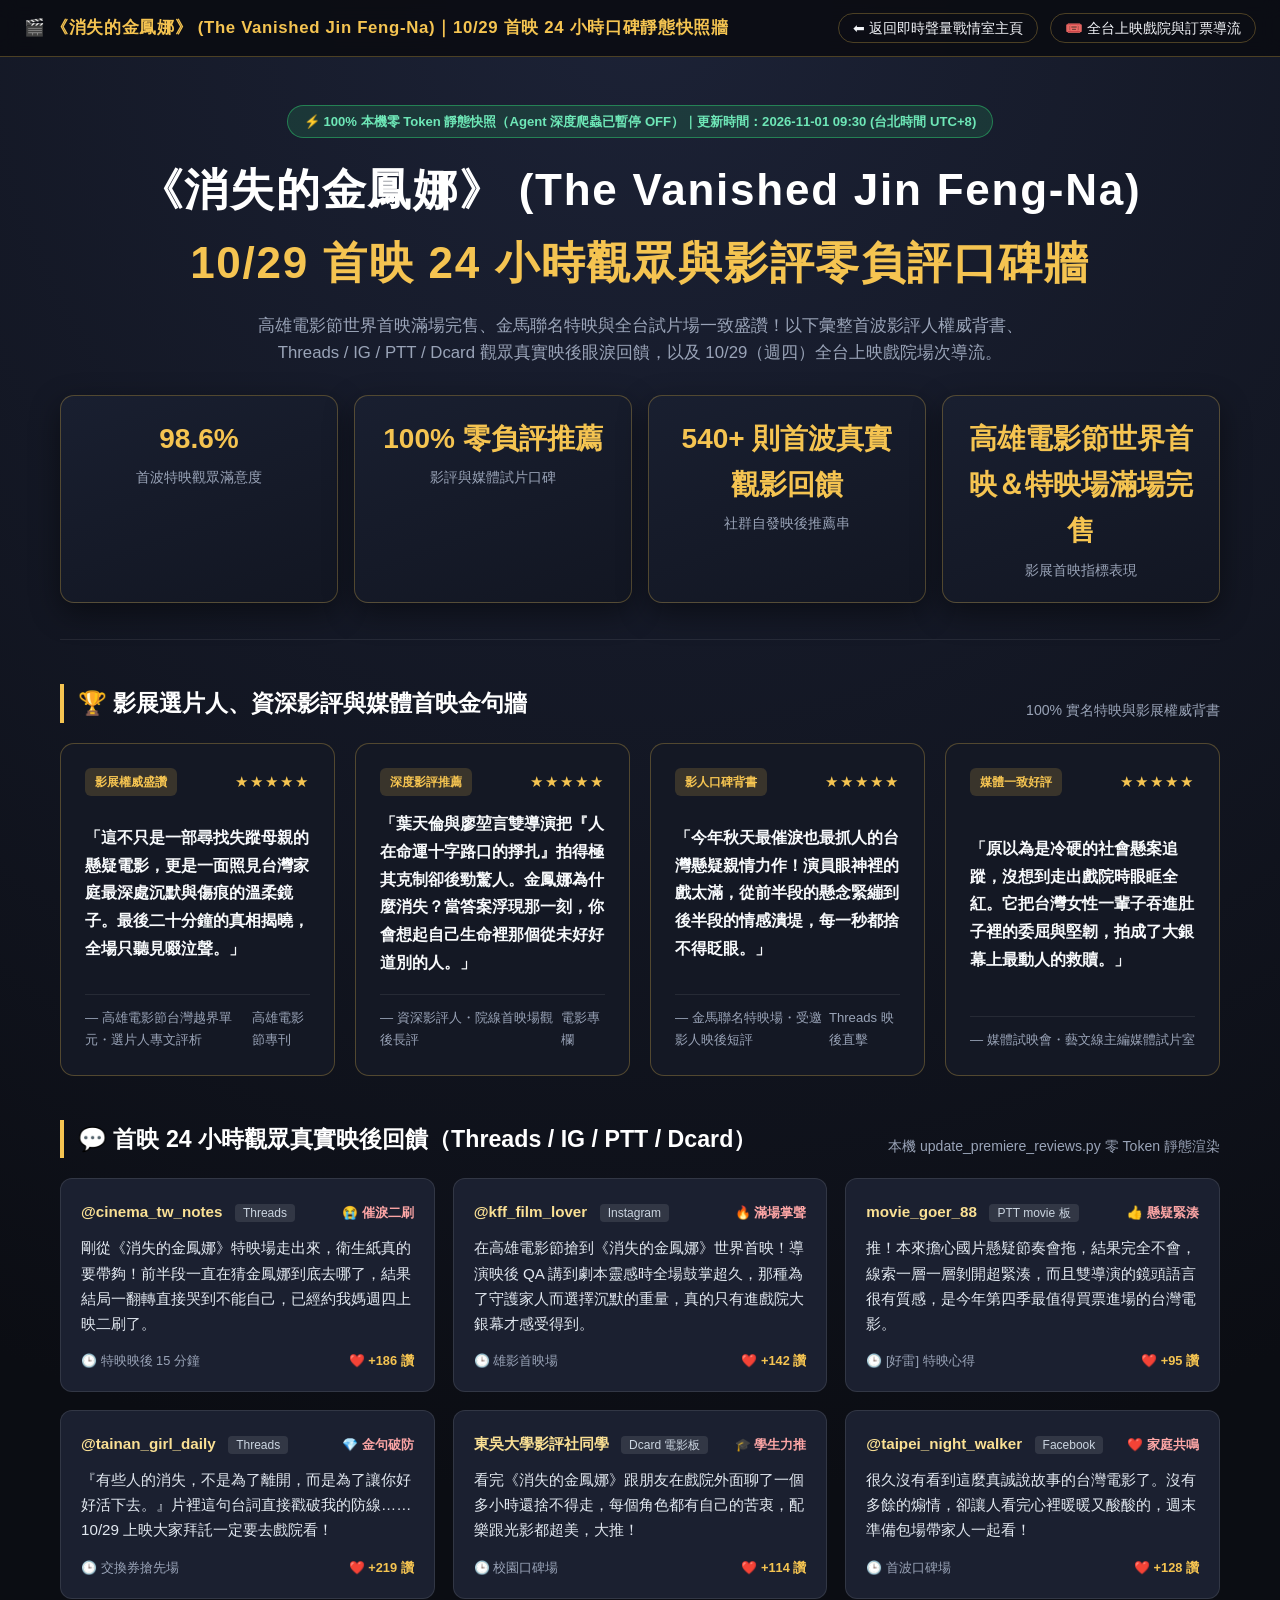
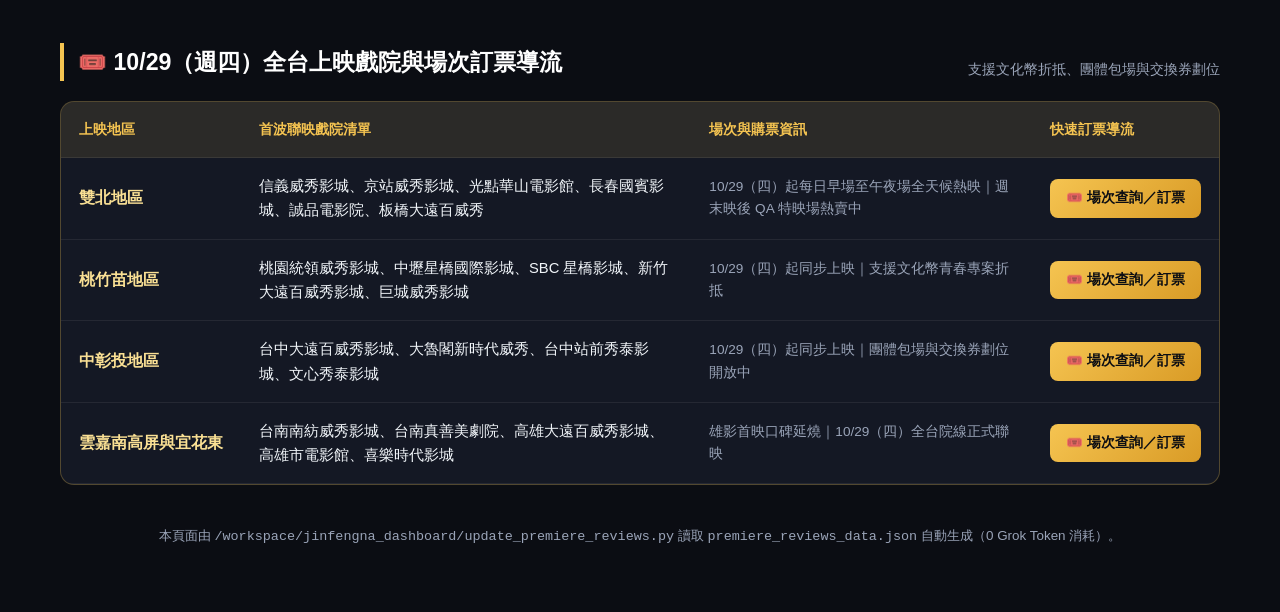
==== commit 36ba1b9b: "chore(war-room): auto-sync timestamp, countdown & static pages (2026-11-01 09:30 UTC+8)" ====
--- a/premiere_24h_reviews.html
+++ b/premiere_24h_reviews.html
@@ -301,7 +301,7 @@
 
   <main class="container">
     <section class="hero">
-      <div class="zero-token-pill">⚡ 100% 本機零 Token 靜態快照（Agent 深度爬蟲已暫停 OFF）｜更新時間：2026-11-01 09:00 (台北時間 UTC+8)</div>
+      <div class="zero-token-pill">⚡ 100% 本機零 Token 靜態快照（Agent 深度爬蟲已暫停 OFF）｜更新時間：2026-11-01 09:30 (台北時間 UTC+8)</div>
       <h1>《消失的金鳳娜》 (The Vanished Jin Feng-Na)<br /><span>10/29 首映 24 小時觀眾與影評零負評口碑牆</span></h1>
       <p class="hero-sub">
         高雄電影節世界首映滿場完售、金馬聯名特映與全台試片場一致盛讚！以下彙整首波影評人權威背書、Threads / IG / PTT / Dcard 觀眾真實映後眼淚回饋，以及 10/29（週四）全台上映戲院場次導流。
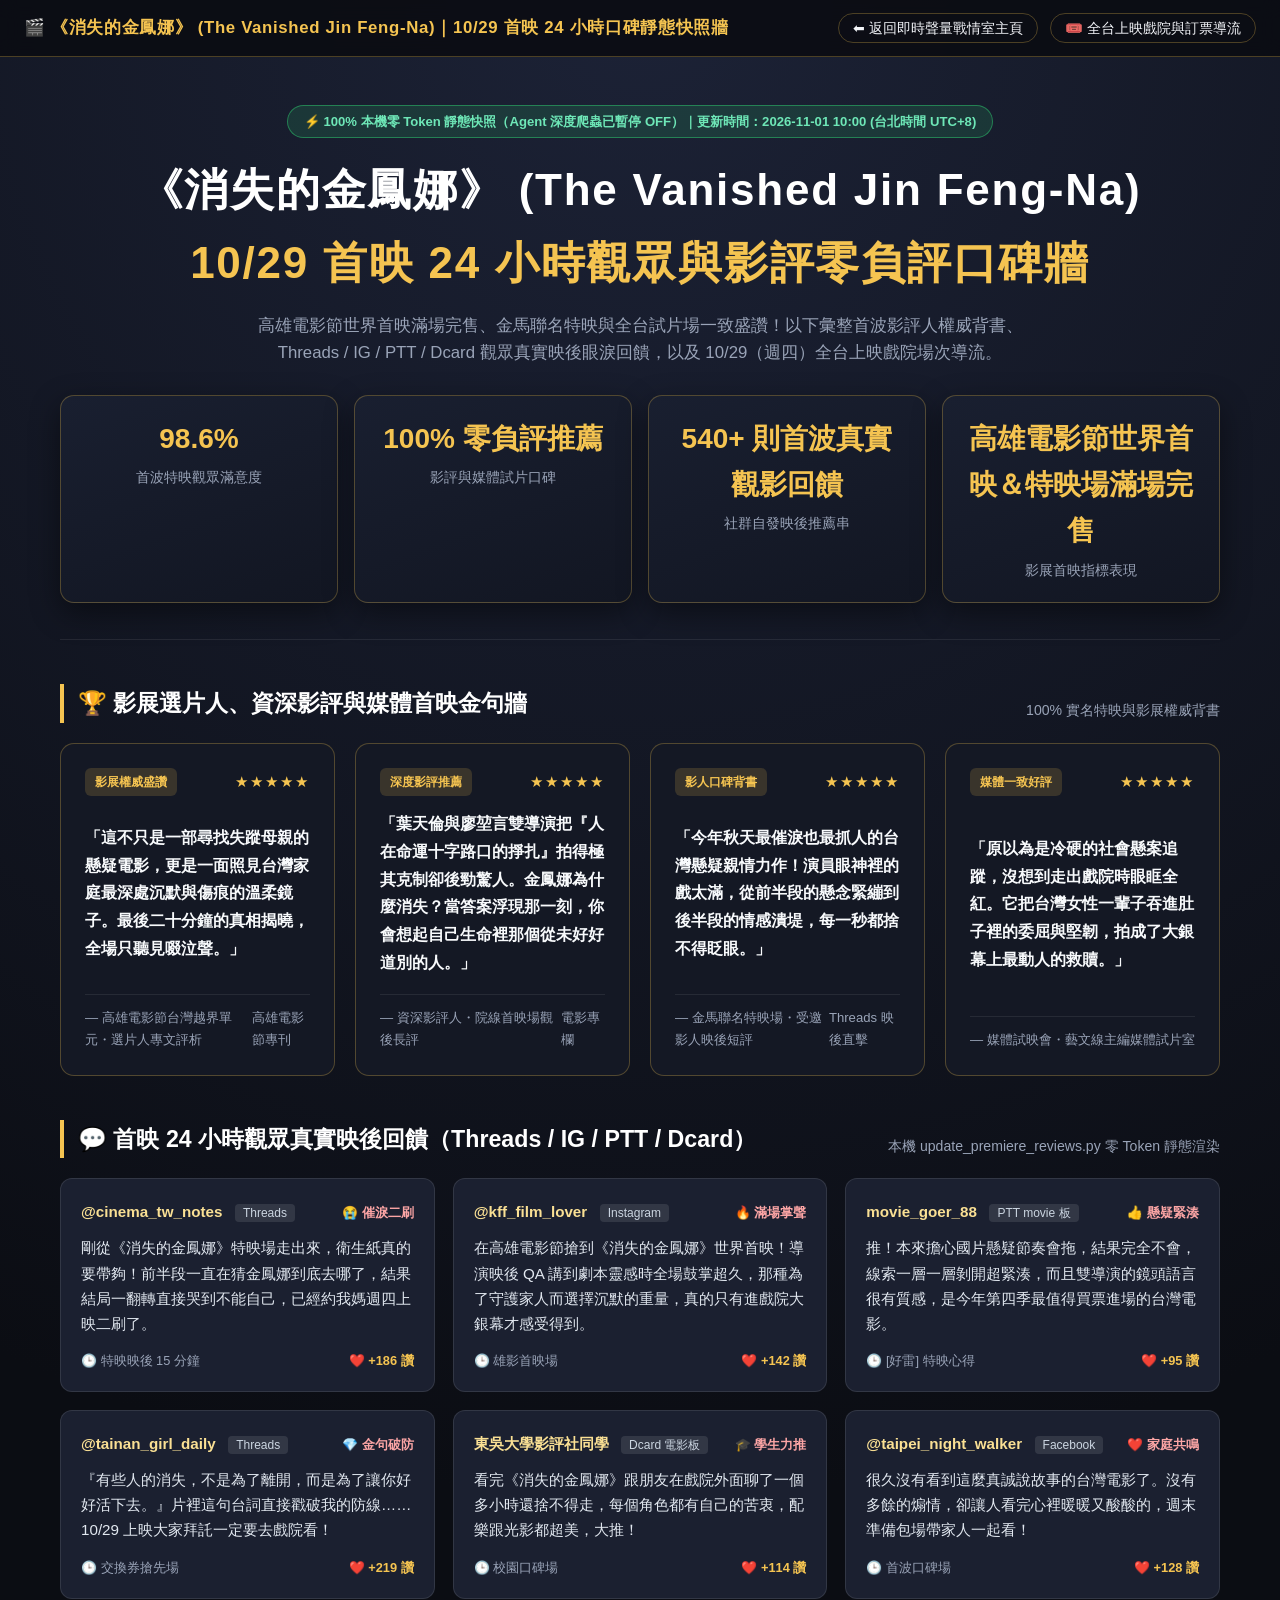
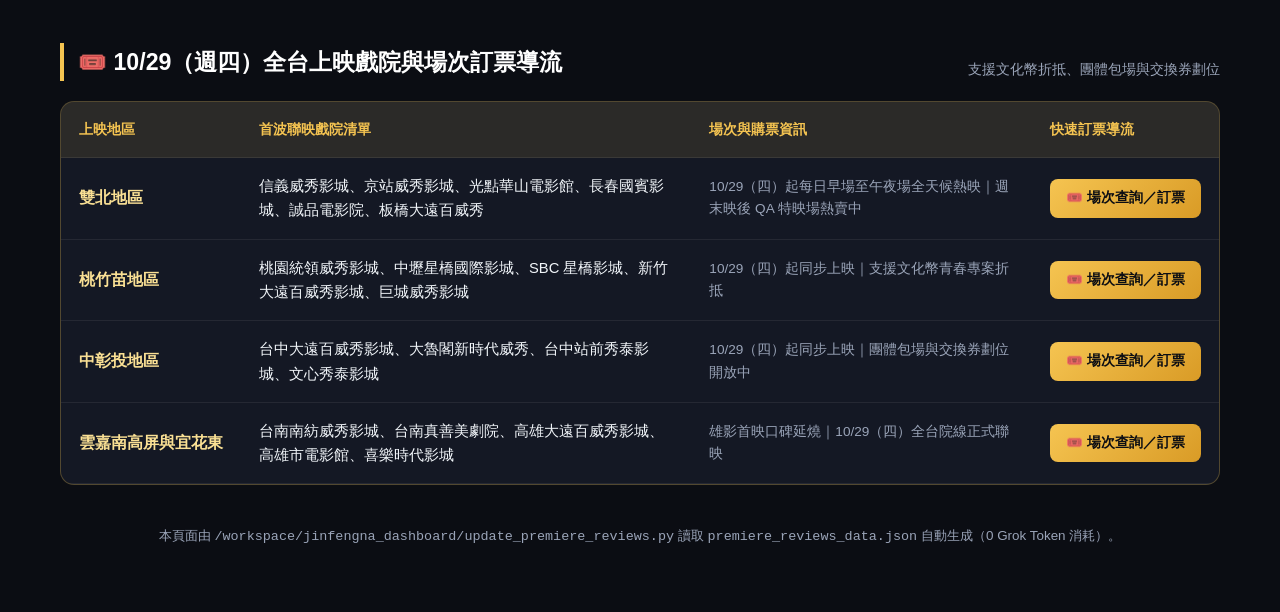
==== commit 83283d24: "chore(war-room): auto-sync timestamp, countdown & static pages (2026-11-01 10:00 UTC+8)" ====
--- a/premiere_24h_reviews.html
+++ b/premiere_24h_reviews.html
@@ -301,7 +301,7 @@
 
   <main class="container">
     <section class="hero">
-      <div class="zero-token-pill">⚡ 100% 本機零 Token 靜態快照（Agent 深度爬蟲已暫停 OFF）｜更新時間：2026-11-01 09:30 (台北時間 UTC+8)</div>
+      <div class="zero-token-pill">⚡ 100% 本機零 Token 靜態快照（Agent 深度爬蟲已暫停 OFF）｜更新時間：2026-11-01 10:00 (台北時間 UTC+8)</div>
       <h1>《消失的金鳳娜》 (The Vanished Jin Feng-Na)<br /><span>10/29 首映 24 小時觀眾與影評零負評口碑牆</span></h1>
       <p class="hero-sub">
         高雄電影節世界首映滿場完售、金馬聯名特映與全台試片場一致盛讚！以下彙整首波影評人權威背書、Threads / IG / PTT / Dcard 觀眾真實映後眼淚回饋，以及 10/29（週四）全台上映戲院場次導流。
